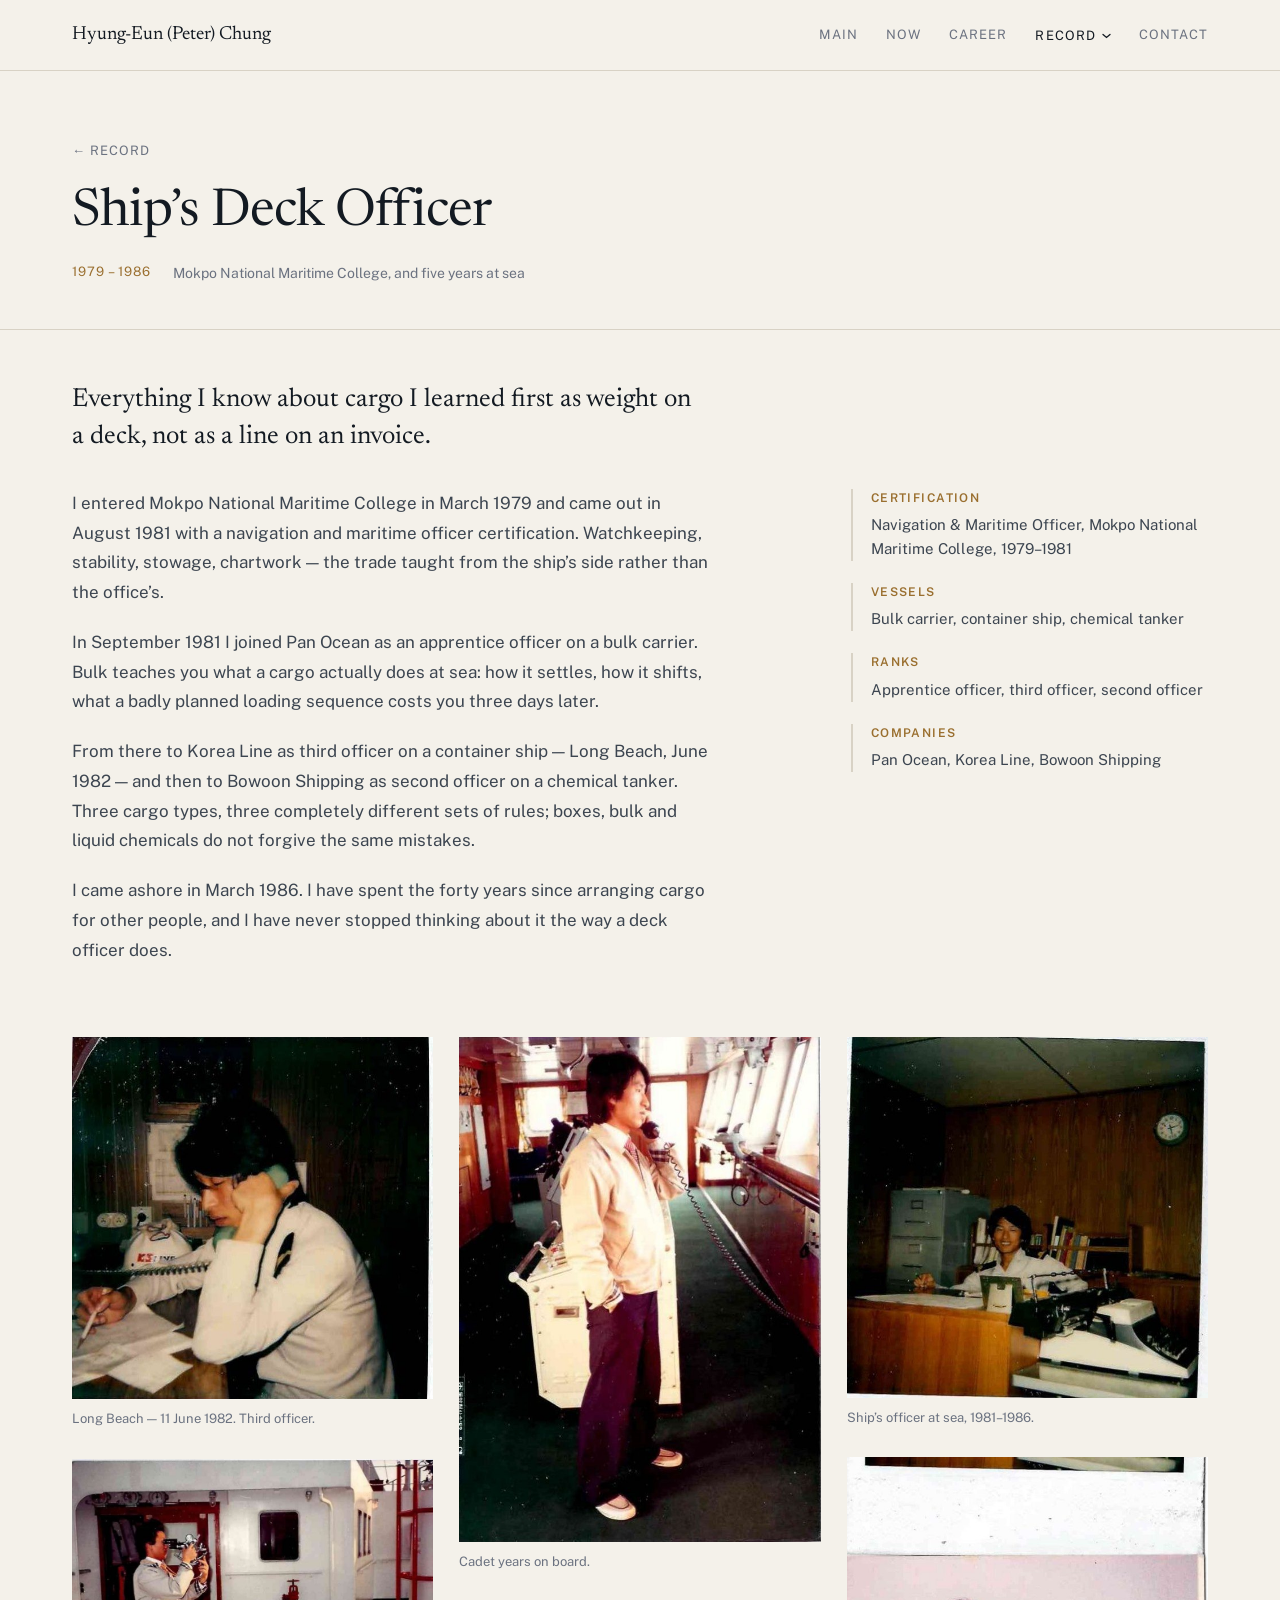
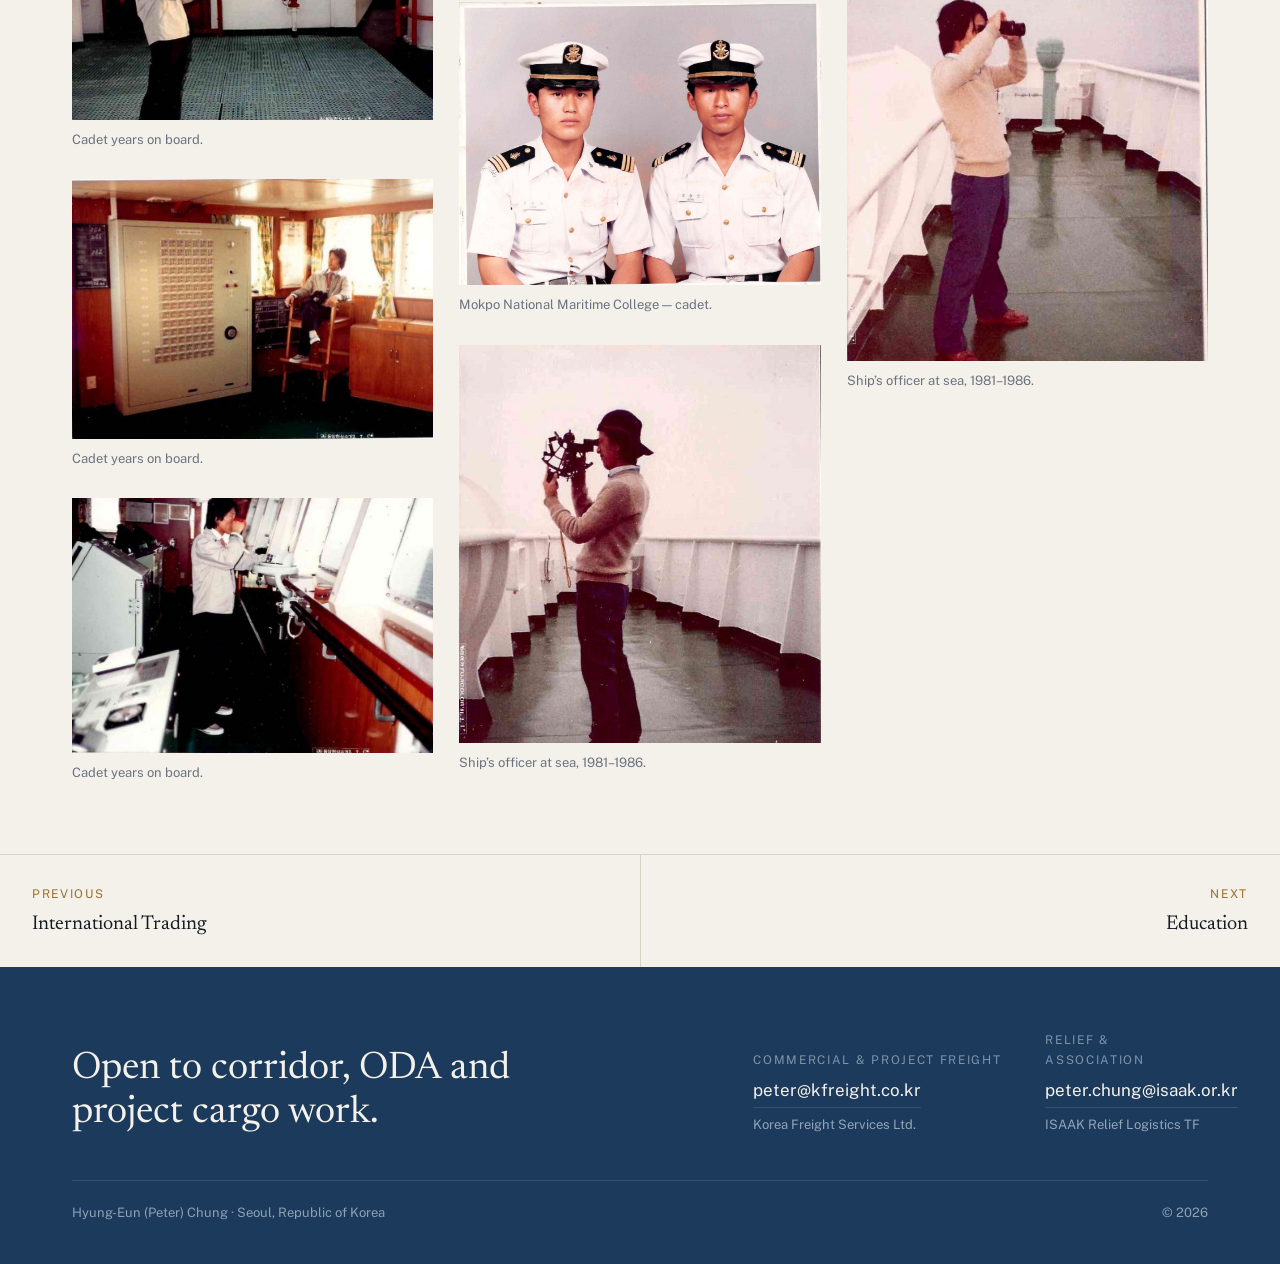
==== record/deck-officer.html @ abf82122 "OG image" ====
<!doctype html>
<html lang="en">
<head>
<meta charset="utf-8">
<meta name="viewport" content="width=device-width, initial-scale=1">
<title>Ship’s Deck Officer &mdash; Hyung-Eun (Peter) Chung</title>
<meta name="description" content="Mokpo National Maritime College, and five years at sea">
<meta name="author" content="Hyung-Eun (Peter) Chung">
<meta property="og:type" content="profile">
<link rel="canonical" href="https://peterchung.kr/record/deck-officer.html">
<meta property="og:url" content="https://peterchung.kr/record/deck-officer.html">
<meta property="og:title" content="Ship’s Deck Officer &mdash; Hyung-Eun (Peter) Chung">
<meta property="og:description" content="Mokpo National Maritime College, and five years at sea">
<meta property="og:image" content="https://peterchung.kr/images/og-card.jpg">
<meta property="og:image:width" content="1200">
<meta property="og:image:height" content="600">
<meta name="twitter:card" content="summary_large_image">
<meta name="twitter:image" content="https://peterchung.kr/images/og-card.jpg">
<meta name="theme-color" content="#1b3a5c">
<link rel="icon" href="data:image/svg+xml,%3Csvg xmlns='http://www.w3.org/2000/svg' viewBox='0 0 32 32'%3E%3Crect width='32' height='32' fill='%231b3a5c'/%3E%3Ctext x='16' y='23' font-family='Georgia,serif' font-size='19' fill='%23f4f1ea' text-anchor='middle'%3EC%3C/text%3E%3C/svg%3E">
<link rel="preconnect" href="https://fonts.googleapis.com">
<link rel="preconnect" href="https://fonts.gstatic.com" crossorigin>
<link rel="stylesheet" href="https://fonts.googleapis.com/css2?family=Newsreader:opsz,wght@6..72,300;6..72,400;6..72,500;6..72,600;6..72,700&amp;family=Public+Sans:wght@400;500;600&amp;display=swap">
<link rel="stylesheet" href="../assets/site.css">
</head>
<body>
<a class="skip" href="#main">Skip to content</a>
<header class="topbar wrap">
  <a class="topbar__name" href="../index.html">Hyung-Eun (Peter) Chung</a>
  <nav class="nav" aria-label="Main">
    <a class="nav__link" href="../index.html">Main</a>
    <a class="nav__link" href="../index.html#now">Now</a>
    <a class="nav__link" href="../index.html#career">Career</a>
    <div class="nav__group">
      <button type="button" class="nav__link is-current" aria-expanded="false" aria-haspopup="true">Record <svg class="nav__caret" width="9" height="6" viewBox="0 0 9 6" fill="none" aria-hidden="true"><path d="M1 1.5 4.5 4.5 8 1.5" stroke="currentColor" stroke-width="1.3" stroke-linecap="round"/></svg></button>
      <div class="nav__menu">
      <a href="../record/koica-oda.html">KOICA ODA &amp; Humanitarian Relief Logistics<span class="yr">1996 &ndash; today</span></a>
      <a href="../record/shipping-agency.html">Shipping Agency<span class="yr">1986 &ndash; 2005</span></a>
      <a href="../record/freight-forwarding.html">Freight Forwarding &mdash; Project Logistics<span class="yr">1989 &ndash; today</span></a>
      <a href="../record/international-trading.html">International Trading<span class="yr">1991 &ndash; 2022</span></a>
      <a href="../record/deck-officer.html" class="is-current">Ship&rsquo;s Deck Officer<span class="yr">1979 &ndash; 1986</span></a>
      <a href="../record/education.html">Education<span class="yr">1979 &ndash; 2015</span></a>
      </div>
    </div>
    <a class="nav__link" href="../index.html#contact">Contact</a>
  </nav>
</header>

<main id="main">

  <section class="page-head wrap">
    <a class="back" href="../index.html#record">&larr; Record</a>
    <h1>Ship&rsquo;s Deck Officer</h1>
    <div class="meta">
      <span class="yr">1979 &ndash; 1986</span>
      <span>Mokpo National Maritime College, and five years at sea</span>
    </div>
  </section>

  <section class="prose wrap">
    <div class="prose__lede">Everything I know about cargo I learned first as weight on a deck, not as a line on an invoice.</div>
    <div class="prose__body">
        <p>I entered Mokpo National Maritime College in March 1979 and came out in August 1981 with a navigation and maritime officer certification. Watchkeeping, stability, stowage, chartwork &mdash; the trade taught from the ship&rsquo;s side rather than the office&rsquo;s.</p>
        <p>In September 1981 I joined Pan Ocean as an apprentice officer on a bulk carrier. Bulk teaches you what a cargo actually does at sea: how it settles, how it shifts, what a badly planned loading sequence costs you three days later.</p>
        <p>From there to Korea Line as third officer on a container ship &mdash; Long Beach, June 1982 &mdash; and then to Bowoon Shipping as second officer on a chemical tanker. Three cargo types, three completely different sets of rules; boxes, bulk and liquid chemicals do not forgive the same mistakes.</p>
        <p>I came ashore in March 1986. I have spent the forty years since arranging cargo for other people, and I have never stopped thinking about it the way a deck officer does.</p>
    </div>
    <div class="prose__side">
        <div class="fact"><strong>Certification</strong><span>Navigation &amp; Maritime Officer, Mokpo National Maritime College, 1979&ndash;1981</span></div>
        <div class="fact"><strong>Vessels</strong><span>Bulk carrier, container ship, chemical tanker</span></div>
        <div class="fact"><strong>Ranks</strong><span>Apprentice officer, third officer, second officer</span></div>
        <div class="fact"><strong>Companies</strong><span>Pan Ocean, Korea Line, Bowoon Shipping</span></div>
    </div>
  </section>

  <section class="plates wrap">
      <figure class="plate">
        <img src="../images/deck-officer-01.jpg" alt="Long Beach — 11 June 1982. Third officer." loading="lazy" decoding="async">
        <figcaption class="caption">Long Beach — 11 June 1982. Third officer.</figcaption>
      </figure>
      <figure class="plate">
        <img src="../images/deck-officer-02.jpg" alt="Cadet years on board." loading="lazy" decoding="async">
        <figcaption class="caption">Cadet years on board.</figcaption>
      </figure>
      <figure class="plate">
        <img src="../images/deck-officer-03.jpg" alt="Cadet years on board." loading="lazy" decoding="async">
        <figcaption class="caption">Cadet years on board.</figcaption>
      </figure>
      <figure class="plate">
        <img src="../images/deck-officer-04.jpg" alt="Cadet years on board." loading="lazy" decoding="async">
        <figcaption class="caption">Cadet years on board.</figcaption>
      </figure>
      <figure class="plate">
        <img src="../images/deck-officer-05.jpg" alt="Cadet years on board." loading="lazy" decoding="async">
        <figcaption class="caption">Cadet years on board.</figcaption>
      </figure>
      <figure class="plate">
        <img src="../images/deck-officer-06.jpg" alt="Mokpo National Maritime College — cadet." loading="lazy" decoding="async">
        <figcaption class="caption">Mokpo National Maritime College — cadet.</figcaption>
      </figure>
      <figure class="plate">
        <img src="../images/deck-officer-07.jpg" alt="Ship’s officer at sea, 1981–1986." loading="lazy" decoding="async">
        <figcaption class="caption">Ship’s officer at sea, 1981–1986.</figcaption>
      </figure>
      <figure class="plate">
        <img src="../images/deck-officer-08.jpg" alt="Ship’s officer at sea, 1981–1986." loading="lazy" decoding="async">
        <figcaption class="caption">Ship’s officer at sea, 1981–1986.</figcaption>
      </figure>
      <figure class="plate">
        <img src="../images/deck-officer-09.jpg" alt="Ship’s officer at sea, 1981–1986." loading="lazy" decoding="async">
        <figcaption class="caption">Ship’s officer at sea, 1981–1986.</figcaption>
      </figure>
  </section>

  <nav class="pager" aria-label="Record navigation">
    <a href="international-trading.html"><span class="dir">Previous</span><span class="ttl">International Trading</span></a>
    <a class="next" href="education.html"><span class="dir">Next</span><span class="ttl">Education</span></a>
  </nav>

</main>

<footer class="foot" id="contact">
  <div class="foot__top">
    <div class="foot__claim">Open to corridor, ODA and project cargo work.</div>
    <div class="foot__c1 foot__block">
      <div class="foot__label">Commercial &amp; project freight</div>
      <a href="mailto:peter@kfreight.co.kr">peter@kfreight.co.kr</a>
      <div class="foot__org">Korea Freight Services Ltd.</div>
    </div>
    <div class="foot__c2 foot__block">
      <div class="foot__label">Relief &amp; association</div>
      <a href="mailto:peter.chung@isaak.or.kr">peter.chung@isaak.or.kr</a>
      <div class="foot__org">ISAAK Relief Logistics TF</div>
    </div>
  </div>
  <div class="foot__bar">
    <div>Hyung-Eun (Peter) Chung &middot; Seoul, Republic of Korea</div>
    <div>&copy; 2026</div>
  </div>
</footer>

<script src="../assets/site.js"></script>
</body>
</html>
---- assets/site.css ----
/* Hyung-Eun (Peter) Chung — site styles */

:root {
  --bone: #f4f1ea;
  --ink: #131a22;
  --body: #3c4550;
  --muted: #6b7280;
  --rule: #d8d2c5;
  --rule-strong: #c3bcac;
  --navy: #1b3a5c;
  --navy-dark: #12293f;
  --navy-rule: #35516f;
  --navy-muted: #a9bacd;
  --navy-label: #7f93aa;
  --brass: #9a6f2f;
  --brass-light: #c9a15c;
  --serif: 'Newsreader', Georgia, 'Times New Roman', serif;
  --sans: 'Public Sans', 'Helvetica Neue', Helvetica, Arial, sans-serif;
  --pad: 72px;
}

* { box-sizing: border-box; }
html { scroll-behavior: smooth; scroll-padding-top: 90px; }
body {
  margin: 0;
  background: var(--bone);
  color: var(--ink);
  font-family: var(--sans);
  font-size: 16px;
  line-height: 1.6;
  -webkit-font-smoothing: antialiased;
}
h1, h2, h3 { margin: 0; font-weight: 400; font-family: var(--serif); }
p { margin: 0; }
img { max-width: 100%; }
a { color: var(--navy); text-decoration: none; }
a:hover { color: var(--brass); }
a:focus-visible, button:focus-visible { outline: 2px solid var(--brass); outline-offset: 3px; }
figure { margin: 0; }

.wrap { padding-left: var(--pad); padding-right: var(--pad); }
.eyebrow { font-size: 12px; letter-spacing: 0.16em; text-transform: uppercase; color: var(--brass); }
.caption { font-size: 13px; color: var(--muted); line-height: 1.5; }
.skip {
  position: absolute; left: -9999px; top: 0; background: var(--navy); color: var(--bone);
  padding: 12px 20px; z-index: 100;
}
.skip:focus { left: 0; color: var(--bone); }

/* ---------- top bar ---------- */
.topbar {
  position: sticky; top: 0; z-index: 50;
  background: var(--bone);
  display: flex; justify-content: space-between; align-items: center;
  gap: 24px; padding-top: 20px; padding-bottom: 20px;
  border-bottom: 1px solid var(--rule);
}
.topbar__name { font-family: var(--serif); font-size: 19px; color: var(--ink); }
.topbar__name:hover { color: var(--brass); }
.nav { display: flex; align-items: center; gap: 28px; }
.nav__link {
  font-size: 13px; letter-spacing: 0.08em; text-transform: uppercase; color: var(--muted);
  background: none; border: 0; padding: 0; font-family: inherit; cursor: pointer;
  display: inline-flex; align-items: center; gap: 6px;
}
.nav__link:hover, .nav__link[aria-expanded="true"] { color: var(--brass); }
.nav__link.is-current { color: var(--ink); }

/* dropdown */
.nav__group { position: relative; }
.nav__caret { transition: transform 0.18s ease; }
.nav__link[aria-expanded="true"] .nav__caret { transform: rotate(180deg); }
.nav__menu {
  position: absolute; top: calc(100% + 14px); left: -18px; min-width: 310px;
  background: var(--bone); border: 1px solid var(--rule);
  box-shadow: 0 14px 34px rgba(19, 26, 34, 0.13);
  padding: 8px 0; display: none; flex-direction: column;
}
.nav__group.is-open .nav__menu { display: flex; }
.nav__menu a {
  display: flex; flex-direction: column; gap: 3px;
  padding: 11px 18px; color: var(--ink); font-size: 15px; line-height: 1.35;
}
.nav__menu a:hover { background: #eae5da; color: var(--navy); }
.nav__menu a.is-current { background: #eae5da; }
.nav__menu .yr { font-size: 12px; letter-spacing: 0.06em; color: var(--muted); }

/* ---------- hero (home) ---------- */
.hero { display: grid; grid-template-columns: repeat(12, minmax(0, 1fr)); gap: 32px; padding-top: 72px; padding-bottom: 64px; }
.hero__text { grid-column: span 7; }
.hero { align-items: end; }
.hero h1 { font-size: clamp(38px, 5vw, 62px); line-height: 1.06; letter-spacing: -0.015em; text-wrap: pretty; margin: 26px 0 30px; }
.hero__lede { font-size: 19px; line-height: 1.65; color: var(--body); max-width: 33em; }
.hero__figure { grid-column: 9 / span 4; display: flex; flex-direction: column; gap: 12px; align-self: end; max-width: 320px; justify-self: end; }
.hero__figure img { width: 100%; display: block; filter: saturate(0.86); }

.btns { display: flex; gap: 14px; margin-top: 38px; }
.btn {
  display: inline-flex; align-items: center; justify-content: center;
  min-height: 48px; padding: 0 26px; font-size: 14px; letter-spacing: 0.04em;
  transition: background 0.15s ease, color 0.15s ease, border-color 0.15s ease;
}
.btn--solid { background: var(--navy); color: var(--bone); }
.btn--solid:hover { background: var(--navy-dark); color: var(--bone); }
.btn--ghost { border: 1px solid var(--rule-strong); color: var(--ink); }
.btn--ghost:hover { border-color: var(--navy); color: var(--navy); }

/* ---------- stat band ---------- */
.stats {
  display: grid; grid-template-columns: repeat(3, minmax(0, 1fr));
  gap: 1px; background: var(--navy-rule);
  border-top: 1px solid var(--navy); border-bottom: 1px solid var(--navy);
}
.stat { background: var(--navy); padding: 44px 40px; display: flex; flex-direction: column; gap: 14px; }
.stat__n { font-family: var(--serif); font-weight: 700; font-size: 56px; line-height: 1; color: var(--bone); }
.stat__n span { color: var(--brass-light); }
.stat__l { font-size: 13px; letter-spacing: 0.08em; text-transform: uppercase; color: var(--navy-muted); line-height: 1.5; }

/* ---------- section headers ---------- */
.sec { padding-top: 72px; }
.sec__head { display: flex; align-items: baseline; gap: 20px; margin-bottom: 34px; }
.sec__head h2 { font-size: 32px; }
.sec__head .line { flex-grow: 1; height: 1px; background: var(--rule); }
.sec__head .years { font-size: 13px; letter-spacing: 0.08em; text-transform: uppercase; color: var(--brass); white-space: nowrap; }

/* ---------- now ---------- */
.now { display: grid; grid-template-columns: repeat(2, minmax(0, 1fr)); gap: 28px; }
.now__card { border-top: 3px solid var(--navy); padding-top: 22px; display: flex; flex-direction: column; gap: 14px; }
.now__card h3 { font-size: 25px; line-height: 1.25; }
.now__meta { font-size: 14px; color: var(--muted); }
.now__card p { color: var(--body); }

/* ---------- record list ---------- */
.record { display: flex; flex-direction: column; }
.row {
  display: grid; grid-template-columns: 170px 1fr 24px; gap: 32px; align-items: start;
  padding: 26px 0; border-top: 1px solid var(--rule); color: inherit;
  transition: background 0.15s ease;
}
.row:last-child { border-bottom: 1px solid var(--rule); }
a.row:hover { background: #eae5da; color: inherit; }
a.row:hover .row__title { color: var(--navy); }
a.row:hover .row__go { opacity: 1; transform: translateX(3px); }
.row__date { font-size: 14px; color: var(--muted); }
.row__body { display: flex; flex-direction: column; gap: 8px; }
.row__title { font-family: var(--serif); font-size: 22px; line-height: 1.3; transition: color 0.15s ease; }
.row__body p { color: var(--body); max-width: 46em; }
.row__go { color: var(--brass); opacity: 0.45; transition: opacity 0.15s ease, transform 0.15s ease; padding-top: 6px; }

/* ---------- field carousel ---------- */
.carousel { position: relative; }
.carousel__viewport { overflow: hidden; }
.carousel__track { display: flex; transition: transform 0.55s cubic-bezier(0.4, 0.05, 0.2, 1); }
.carousel__slide {
  flex: 0 0 100%; display: grid; grid-template-columns: repeat(3, minmax(0, 1fr)); gap: 24px;
}
.carousel__slide figure { display: flex; flex-direction: column; gap: 12px; }
.carousel__slide img { width: 100%; height: 300px; object-fit: contain; display: block; background: #eae5da; }
.carousel__bar { display: flex; align-items: center; gap: 16px; margin-top: 26px; }
.carousel__dots { display: flex; gap: 8px; flex-grow: 1; }
.carousel__dot {
  width: 30px; height: 3px; background: var(--rule-strong); border: 0; padding: 0; cursor: pointer;
  transition: background 0.2s ease;
}
.carousel__dot[aria-current="true"] { background: var(--navy); }
.carousel__btn {
  width: 46px; height: 46px; border: 1px solid var(--rule-strong); background: transparent;
  color: var(--ink); cursor: pointer; display: inline-flex; align-items: center; justify-content: center;
  transition: border-color 0.15s ease, color 0.15s ease;
}
.carousel__btn:hover { border-color: var(--navy); color: var(--navy); }

/* ---------- expertise + education ---------- */
.cols { display: grid; grid-template-columns: repeat(12, minmax(0, 1fr)); gap: 32px; padding-top: 72px; padding-bottom: 72px; }
.cols__a { grid-column: span 7; display: flex; flex-direction: column; gap: 22px; }
.cols__b { grid-column: span 5; display: flex; flex-direction: column; gap: 22px; }
.cols h2 { font-size: 32px; }
.list { display: flex; flex-direction: column; gap: 18px; }
.item { display: flex; flex-direction: column; gap: 5px; }
.item strong { font-size: 17px; font-weight: 600; }
.item p { color: var(--body); }
.edu { display: flex; flex-direction: column; gap: 4px; border-left: 2px solid var(--rule); padding-left: 18px; }
.edu strong { font-size: 16px; font-weight: 600; }
.edu span { font-size: 14px; color: var(--muted); }

/* ---------- record subpage ---------- */
.page-head { padding-top: 66px; padding-bottom: 44px; border-bottom: 1px solid var(--rule); }
.page-head .back { font-size: 13px; letter-spacing: 0.08em; text-transform: uppercase; color: var(--muted); }
.page-head .back:hover { color: var(--brass); }
.page-head h1 { font-size: clamp(34px, 4.4vw, 52px); line-height: 1.1; letter-spacing: -0.015em; margin: 22px 0 0; max-width: 18em; }
.page-head .meta { display: flex; flex-wrap: wrap; gap: 10px 22px; margin-top: 20px; font-size: 14px; color: var(--muted); }
.page-head .meta .yr { color: var(--brass); letter-spacing: 0.08em; text-transform: uppercase; font-size: 13px; }

.prose { padding-top: 52px; padding-bottom: 20px; display: grid; grid-template-columns: repeat(12, minmax(0, 1fr)); gap: 32px; }
.prose__lede { grid-column: span 12; font-family: var(--serif); font-size: 26px; line-height: 1.45; color: var(--ink); max-width: 24em; }
.prose__body { grid-column: span 7; display: flex; flex-direction: column; gap: 20px; }
.prose__body p { color: var(--body); font-size: 17px; line-height: 1.75; }
.prose__side { grid-column: 9 / span 4; display: flex; flex-direction: column; gap: 22px; }
.fact { display: flex; flex-direction: column; gap: 5px; border-left: 2px solid var(--rule); padding-left: 18px; }
.fact strong { font-size: 12px; letter-spacing: 0.12em; text-transform: uppercase; color: var(--brass); font-weight: 600; }
.fact span { font-size: 15px; color: var(--body); }

.plates { padding-top: 52px; padding-bottom: 72px; column-count: 3; column-gap: 26px; }
.plates > * { break-inside: avoid; margin: 0 0 30px; display: block; }
.plate { display: block; }
.plate figcaption { margin-top: 10px; }
.plate img { width: 100%; height: auto; display: block; background: #eeeae0; }


.plate--slot {
  border: 1px dashed var(--rule-strong); background: #eeeae0;
  min-height: 220px; display: flex; flex-direction: column; align-items: center; justify-content: center;
  gap: 8px; text-align: center; padding: 30px; color: var(--muted);
}
.plate--slot .tag { font-size: 12px; letter-spacing: 0.14em; text-transform: uppercase; color: var(--brass); }
.plate--slot .what { font-size: 15px; max-width: 26em; }

.pager { display: grid; grid-template-columns: repeat(2, minmax(0, 1fr)); gap: 1px; background: var(--rule); border-top: 1px solid var(--rule); }
.pager a { background: var(--bone); padding: 30px 32px; display: flex; flex-direction: column; gap: 7px; color: var(--ink); }
.pager a:hover { background: #eae5da; }
.pager .dir { font-size: 12px; letter-spacing: 0.14em; text-transform: uppercase; color: var(--brass); }
.pager .ttl { font-family: var(--serif); font-size: 20px; line-height: 1.3; }
.pager .next { text-align: right; align-items: flex-end; }
.pager .empty { background: var(--bone); }

/* ---------- footer ---------- */
.foot { background: var(--navy); color: #e8e3d8; padding: 64px var(--pad) 40px; display: flex; flex-direction: column; gap: 44px; }
.foot__top { display: grid; grid-template-columns: repeat(12, minmax(0, 1fr)); gap: 32px; align-items: end; }
.foot__claim { grid-column: span 6; font-family: var(--serif); font-size: 38px; line-height: 1.15; color: var(--bone); text-wrap: pretty; }
.foot__c1 { grid-column: 8 / span 3; }
.foot__c2 { grid-column: 11 / span 2; }
.foot__block { display: flex; flex-direction: column; gap: 7px; }
.foot__label { font-size: 12px; letter-spacing: 0.14em; text-transform: uppercase; color: var(--navy-label); }
.foot__block a { color: var(--bone); font-size: 17px; border-bottom: 1px solid var(--navy-rule); padding-bottom: 3px; align-self: flex-start; }
.foot__block a:hover { color: #fff; border-bottom-color: var(--brass-light); }
.foot__org { font-size: 13px; color: #93a5b9; }
.foot__bar { display: flex; justify-content: space-between; align-items: baseline; gap: 24px; border-top: 1px solid var(--navy-rule); padding-top: 22px; font-size: 13px; color: #8fa0b4; }

/* ---------- tablet ---------- */
@media (max-width: 1100px) {
  :root { --pad: 44px; }
  .hero, .cols, .prose { grid-template-columns: 1fr; }
  .hero__text, .hero__figure, .cols__a, .cols__b,
  .prose__lede, .prose__body, .prose__side { grid-column: auto; }
  .hero__figure { max-width: 320px; justify-self: start; }
  .prose__side { flex-direction: row; flex-wrap: wrap; gap: 26px 40px; }
  .prose__side .fact { flex: 1 1 220px; }
  .stats { grid-template-columns: repeat(3, minmax(0, 1fr)); }
  .foot__top { grid-template-columns: repeat(2, minmax(0, 1fr)); }
  .foot__claim { grid-column: 1 / -1; }
  .foot__c1, .foot__c2 { grid-column: auto; }
}

/* ---------- phone ---------- */
@media (max-width: 720px) {
  :root { --pad: 22px; }
  html { scroll-padding-top: 130px; }
  .topbar { flex-direction: column; align-items: flex-start; gap: 12px; padding-top: 16px; padding-bottom: 14px; }
  .nav { gap: 18px; flex-wrap: wrap; }
  .nav__link { font-size: 12px; }
  .nav__menu { position: static; min-width: 0; width: 100%; box-shadow: none; margin-top: 10px; }
  .nav__group.is-open { width: 100%; }
  .hero { padding-top: 34px; padding-bottom: 32px; gap: 24px; }
  .hero h1 { font-size: 36px; line-height: 1.1; margin: 20px 0 22px; }
  .hero__lede { font-size: 17px; }
  .btns { flex-direction: column; gap: 10px; margin-top: 28px; }
  .btn { min-height: 50px; width: 100%; font-size: 15px; }
  .stats { grid-template-columns: 1fr; }
  .stat { padding: 24px 22px; gap: 10px; }
  .stat__n { font-size: 40px; }
  .stat__l { font-size: 11px; }
  .sec { padding-top: 44px; }
  .sec__head { margin-bottom: 24px; gap: 14px; }
  .sec__head h2 { font-size: 27px; }
  .now { grid-template-columns: 1fr; gap: 24px; }
  .now__card h3 { font-size: 22px; }
  .now__card p, .row__body p, .item p { font-size: 15px; }
  .row { grid-template-columns: 1fr auto; gap: 8px 14px; padding: 20px 0; }
  .row__date { grid-column: 1; }
  .row__go { grid-row: 1; grid-column: 2; padding-top: 0; opacity: 1; }
  .row__body { grid-column: 1 / -1; }
  .row__title { font-size: 20px; }
  .carousel__slide { grid-template-columns: 1fr; gap: 22px; }
  .carousel__slide img { height: 220px; }
  .cols { padding-top: 44px; padding-bottom: 44px; gap: 40px; }
  .cols h2 { font-size: 27px; }
  .page-head { padding-top: 34px; padding-bottom: 30px; }
  .page-head h1 { font-size: 32px; }
  .prose { padding-top: 34px; gap: 26px; }
  .prose__lede { font-size: 21px; }
  .prose__body p { font-size: 16px; }
  .plates { column-count: 1; padding-top: 34px; padding-bottom: 44px; }
  .plates > * { margin-bottom: 22px; }
  .carousel__slide img { height: 230px; }
  
  .pager { grid-template-columns: 1fr; }
  .pager .next { text-align: left; align-items: flex-start; }
  .foot { padding-top: 44px; gap: 30px; }
  .foot__top { grid-template-columns: 1fr; gap: 20px; }
  .foot__claim { font-size: 29px; }
  .foot__block a { font-size: 16px; word-break: break-all; }
  .foot__bar { flex-direction: column; gap: 6px; }
}

@media (prefers-reduced-motion: reduce) {
  html { scroll-behavior: auto; }
  .carousel__track { transition: none; }
  * { transition-duration: 0.001s !important; }
}


/* ---------- career list (static rows) ---------- */
.row--static { grid-template-columns: 170px 1fr; }

/* ---------- record: project list ---------- */
.projects { display: flex; flex-direction: column; border-top: 1px solid var(--rule); }
.proj {
  display: grid; grid-template-columns: 54px 1fr 160px 24px; gap: 24px; align-items: baseline;
  padding: 26px 0; border-bottom: 1px solid var(--rule); color: var(--ink);
  transition: background 0.15s ease;
}
.proj:hover { background: #eae5da; color: var(--ink); }
.proj:hover .proj__t { color: var(--navy); }
.proj:hover .row__go { opacity: 1; transform: translateX(3px); }
.proj__n { font-family: var(--serif); font-size: 15px; color: var(--brass); letter-spacing: 0.06em; }
.proj__t { font-family: var(--serif); font-size: 27px; line-height: 1.25; transition: color 0.15s ease; }
.proj__y { font-size: 13px; letter-spacing: 0.06em; text-transform: uppercase; color: var(--muted); text-align: right; }
.proj .row__go { align-self: center; }

/* ---------- education block on the home page ---------- */
.sec--last { padding-bottom: 76px; }
.edu-grid { display: grid; grid-template-columns: repeat(2, minmax(0, 1fr)); gap: 20px 40px; }
.years--link { color: var(--brass); }
.years--link:hover { color: var(--navy); }

/* ---------- hero portrait ---------- */
.hero__figure img { filter: none; }

@media (max-width: 1100px) {
  .edu-grid { grid-template-columns: repeat(2, minmax(0, 1fr)); }
}
@media (max-width: 720px) {
  .row--static { grid-template-columns: 1fr; }
  .proj { grid-template-columns: 40px 1fr 20px; gap: 6px 14px; padding: 20px 0; }
  .proj__n { grid-row: 1; }
  .proj__t { grid-row: 1; grid-column: 2; font-size: 21px; }
  .proj .row__go { grid-row: 1; grid-column: 3; opacity: 1; }
  .proj__y { grid-row: 2; grid-column: 2 / -1; text-align: left; }
  .edu-grid { grid-template-columns: 1fr; gap: 16px; }
  .plate--slot .what { font-size: 14px; }
}


/* carousel counter for long photo sets */
.carousel__count { font-size: 13px; color: var(--muted); letter-spacing: 0.04em; white-space: nowrap; }
.carousel__dots { flex-wrap: wrap; max-width: 60%; }
@media (max-width: 1100px) { .plates { column-count: 2; } }
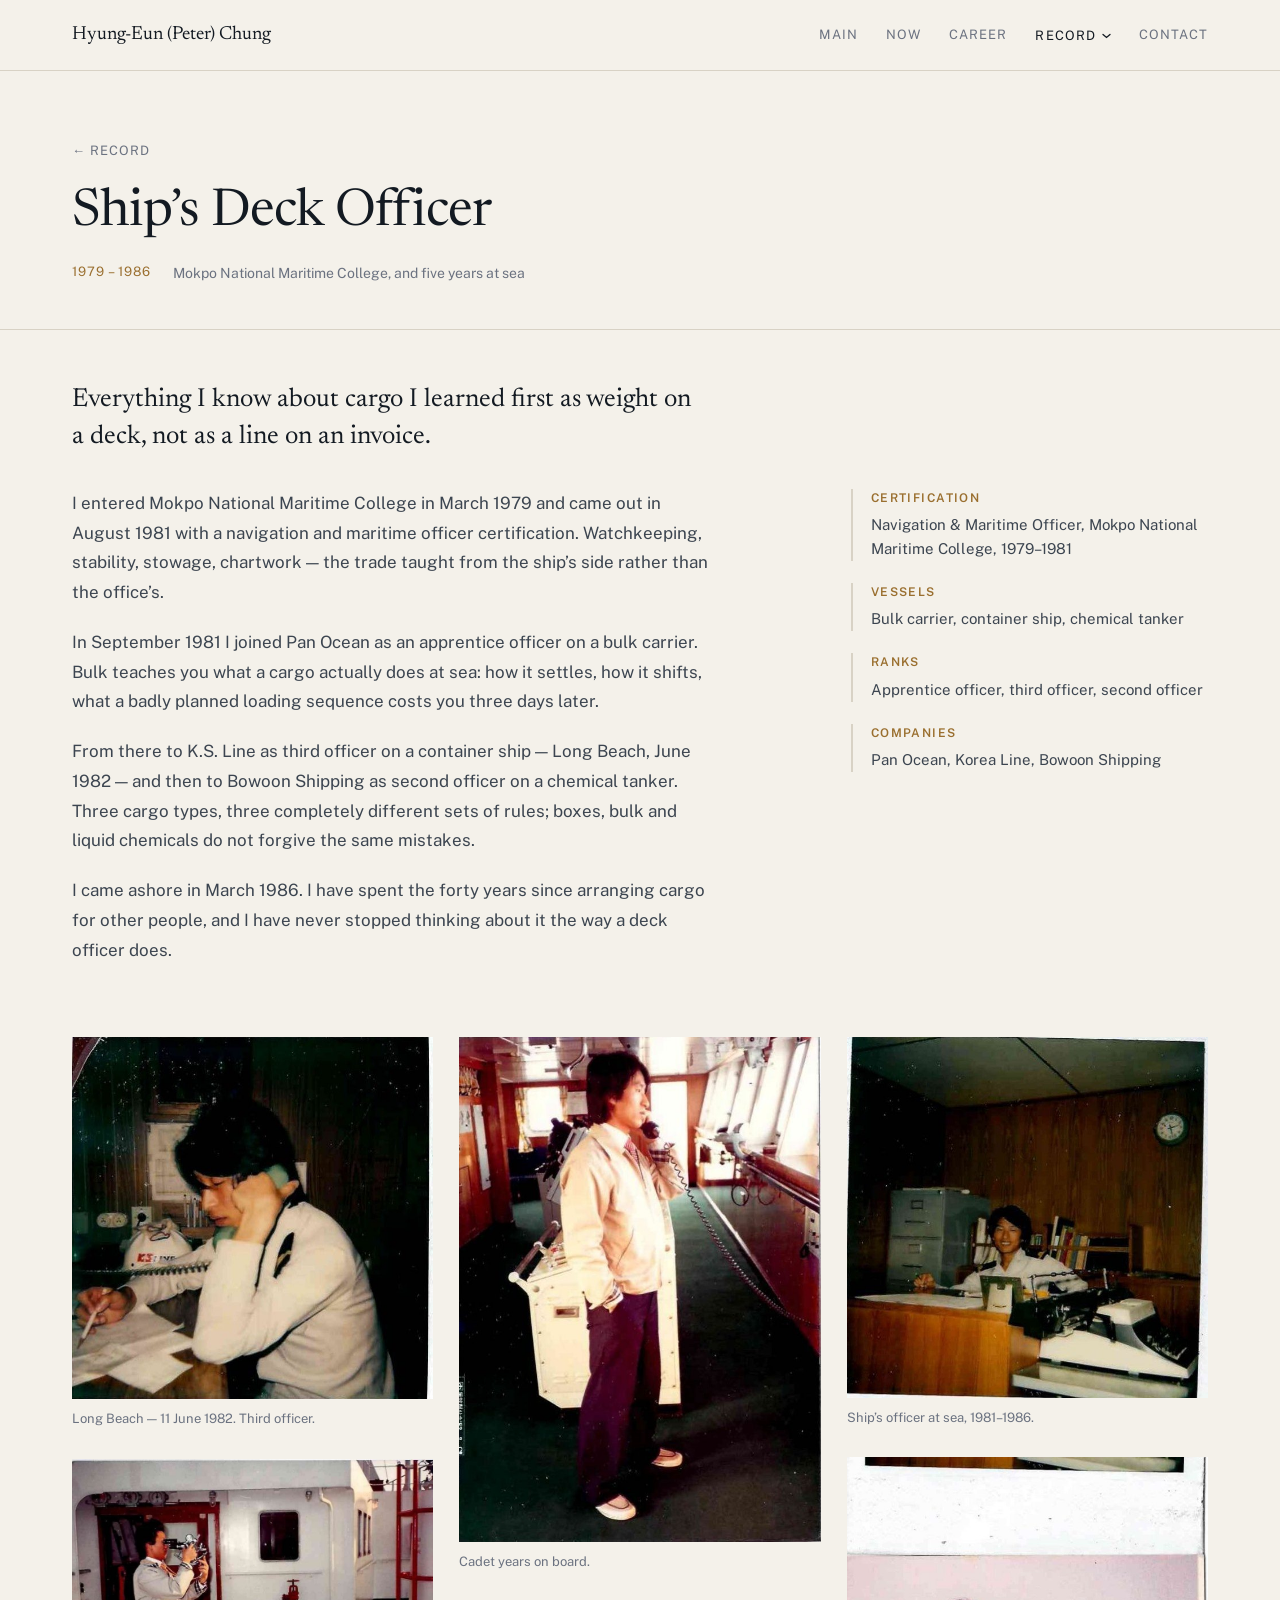
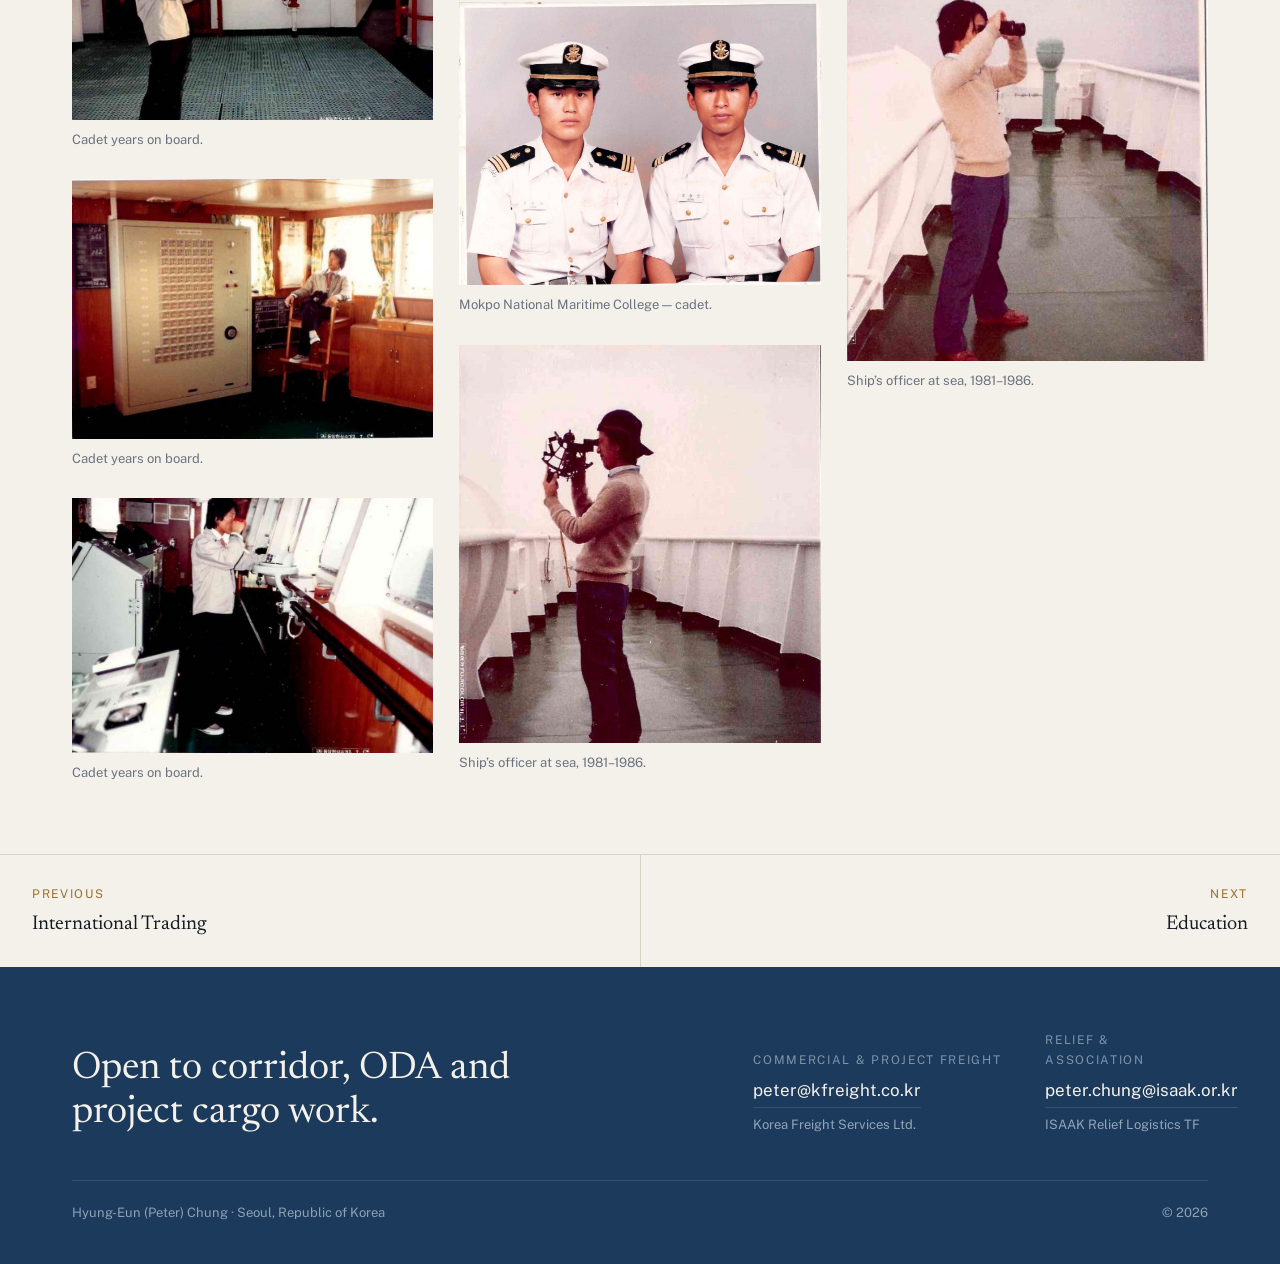
==== commit 5f5db9f7: "change words" ====
--- a/record/deck-officer.html
+++ b/record/deck-officer.html
@@ -34,7 +34,7 @@
     <div class="nav__group">
       <button type="button" class="nav__link is-current" aria-expanded="false" aria-haspopup="true">Record <svg class="nav__caret" width="9" height="6" viewBox="0 0 9 6" fill="none" aria-hidden="true"><path d="M1 1.5 4.5 4.5 8 1.5" stroke="currentColor" stroke-width="1.3" stroke-linecap="round"/></svg></button>
       <div class="nav__menu">
-      <a href="../record/koica-oda.html">KOICA ODA &amp; Humanitarian Relief Logistics<span class="yr">1996 &ndash; today</span></a>
+      <a href="../record/koica-oda.html">KOICA ODA &amp; Humanitarian Relief Logistics<span class="yr">1996 &ndash; 2005</span></a>
       <a href="../record/shipping-agency.html">Shipping Agency<span class="yr">1986 &ndash; 2005</span></a>
       <a href="../record/freight-forwarding.html">Freight Forwarding &mdash; Project Logistics<span class="yr">1989 &ndash; today</span></a>
       <a href="../record/international-trading.html">International Trading<span class="yr">1991 &ndash; 2022</span></a>
@@ -62,7 +62,7 @@
     <div class="prose__body">
         <p>I entered Mokpo National Maritime College in March 1979 and came out in August 1981 with a navigation and maritime officer certification. Watchkeeping, stability, stowage, chartwork &mdash; the trade taught from the ship&rsquo;s side rather than the office&rsquo;s.</p>
         <p>In September 1981 I joined Pan Ocean as an apprentice officer on a bulk carrier. Bulk teaches you what a cargo actually does at sea: how it settles, how it shifts, what a badly planned loading sequence costs you three days later.</p>
-        <p>From there to Korea Line as third officer on a container ship &mdash; Long Beach, June 1982 &mdash; and then to Bowoon Shipping as second officer on a chemical tanker. Three cargo types, three completely different sets of rules; boxes, bulk and liquid chemicals do not forgive the same mistakes.</p>
+        <p>From there to K.S. Line as third officer on a container ship &mdash; Long Beach, June 1982 &mdash; and then to Bowoon Shipping as second officer on a chemical tanker. Three cargo types, three completely different sets of rules; boxes, bulk and liquid chemicals do not forgive the same mistakes.</p>
         <p>I came ashore in March 1986. I have spent the forty years since arranging cargo for other people, and I have never stopped thinking about it the way a deck officer does.</p>
     </div>
     <div class="prose__side">
